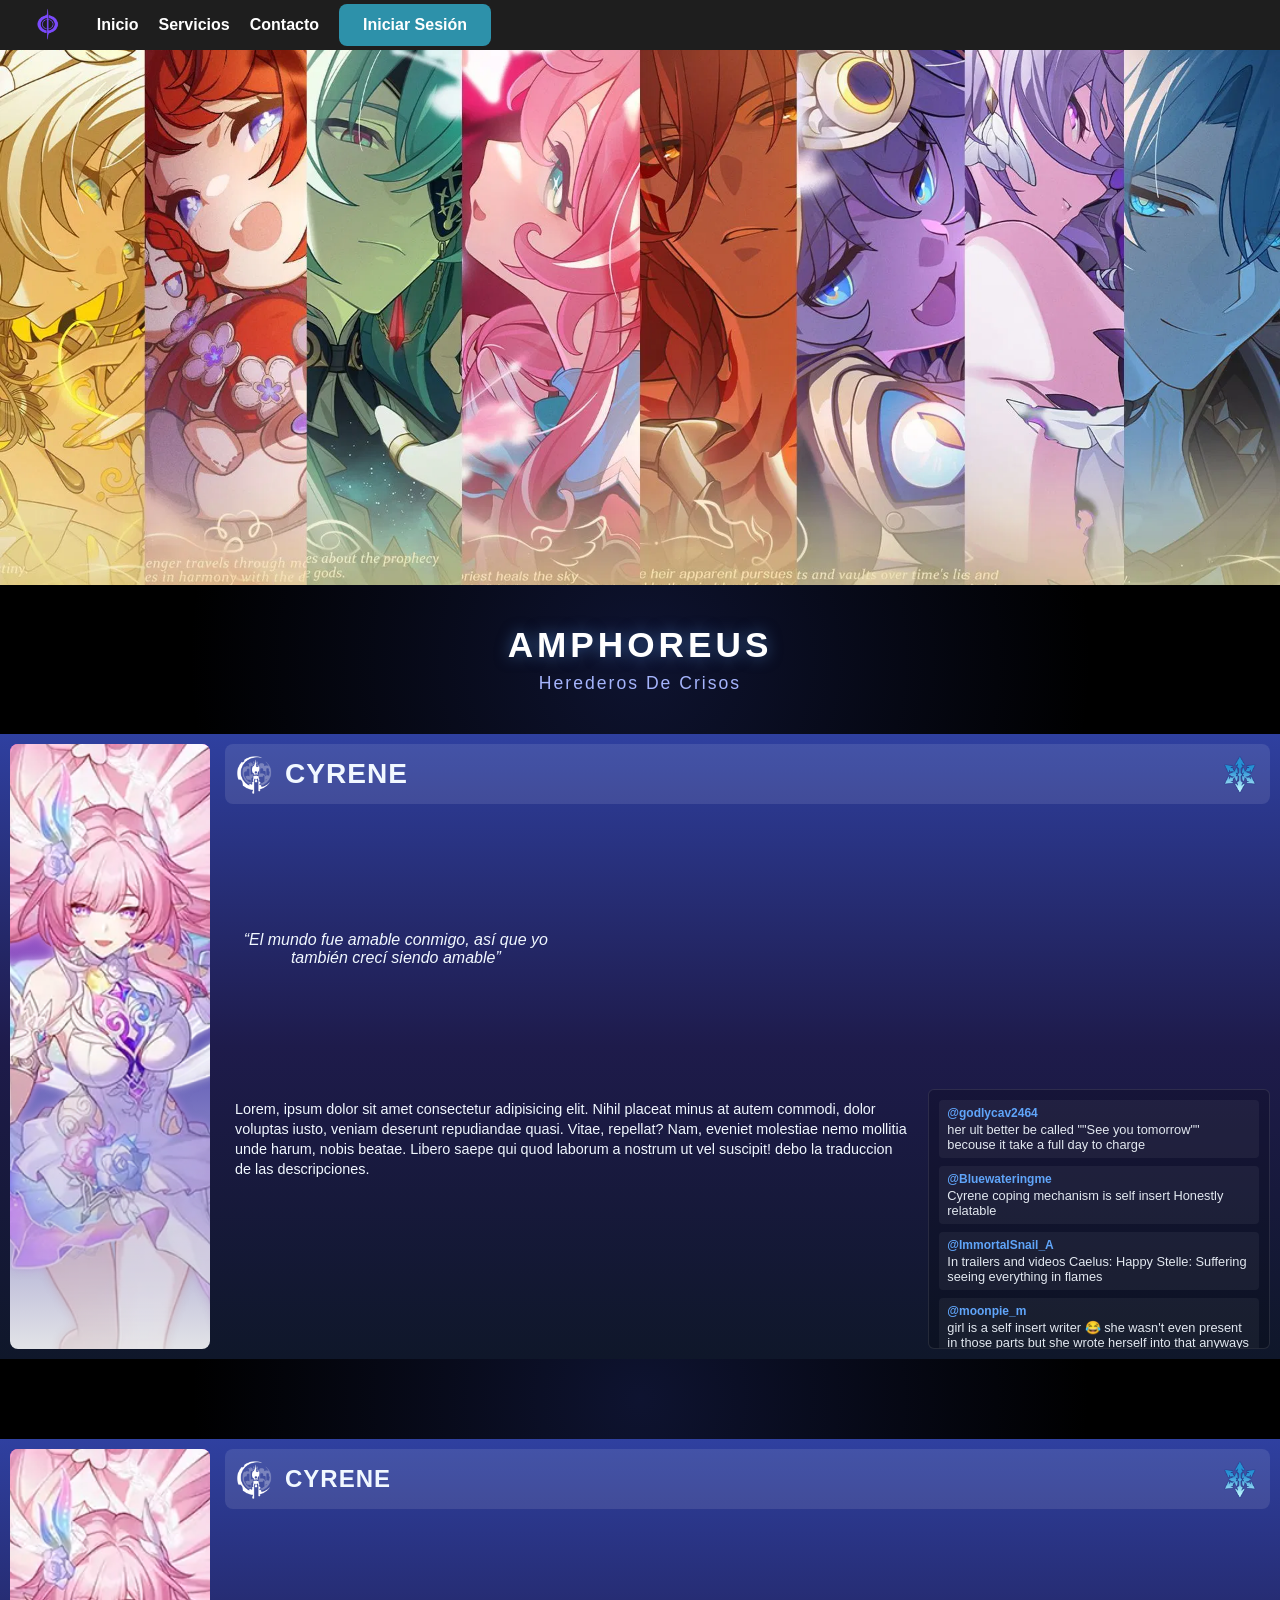
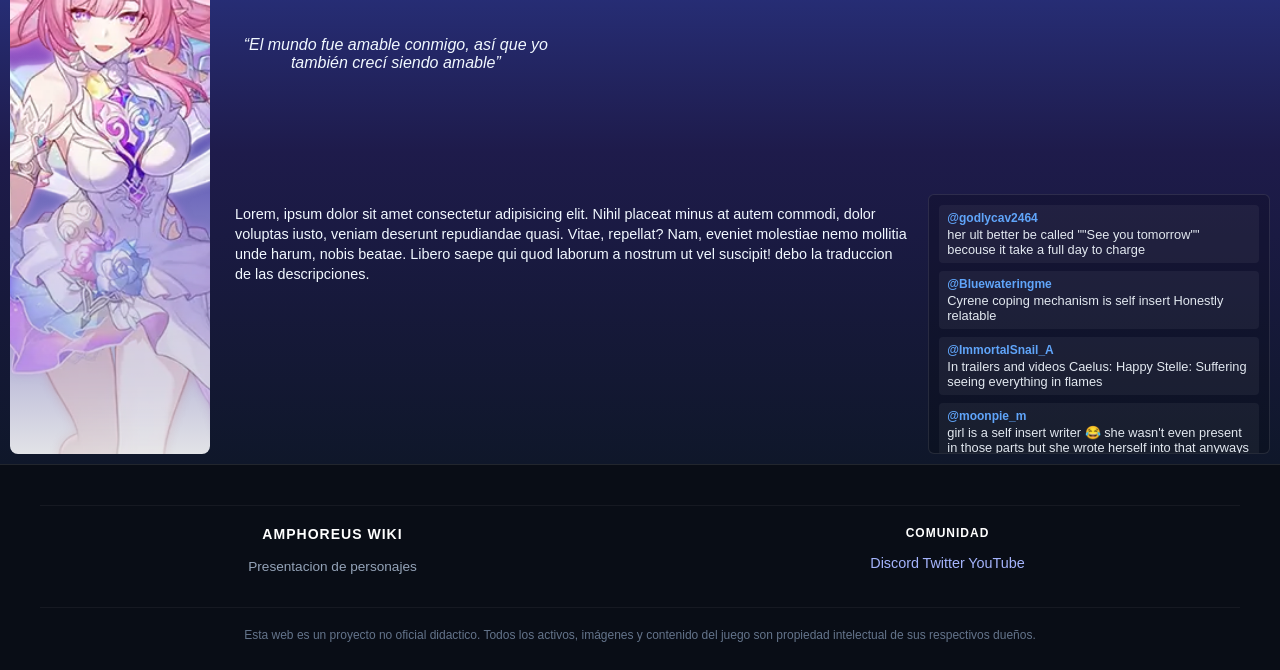
==== proyecto_final/index.html @ a467791d "primer commit" ====
<!DOCTYPE html>
<html lang="en">
<head>
    <meta charset="UTF-8">
    <meta name="viewport" content="width=device-width, initial-scale=1.0">
    <title>Document</title> 

    <link rel="stylesheet" href="style.css">

</head>
<!DOCTYPE html>
<html lang="es">
<head>
    <meta charset="UTF-8">
    <meta name="viewport" content="width=device-width, initial-scale=1.0">
    <title>Mi Sitio Web</title>
    <link rel="stylesheet" href="styles.css">
    <link rel="stylesheet" href="style-form.css">
    <link rel="stylesheet" href="style-cartas.css">
    
</head>
<body>





    <div class="page-container">
        
        <!-- Checkbox de Modo Oscuro al inicio para que afecte a toda la pagina-->
        <input type="checkbox" id="modo-nocturno">

        <header class="header-fijo">
            <!-- Checkbox y Label del Menú  -->
            <input type="checkbox" id="menu-check">
            <label for="menu-check" class="menu-desplegable">☰</label>
            
            <!-- Logo -->
            <div class="logo"> 
                <img src="/proyecto_final/assets/logo.png" alt="Logo" class="imagen-logo">
            </div>
            
            <!-- Menú de navegación -->
            <nav>
                <ul>
                    <li><a href="#inicio">Inicio</a></li>
                    <li><a href="#servicios">Servicios</a></li>
                    <li><a href="#contacto">Contacto</a></li>
            <!-- Formulario de usuario -->   
                    <li>
                        <input type="checkbox" id="toggle-form">
                        <label for="toggle-form" class="btn-abrir">Iniciar Sesión</label>

                        <div class="modal-overlay">
                            <form class="grid-container" action="https://formspree.io/f/xnpnvgbp" method="post" >

                                <label for="toggle-form" class="btn-cerrar">X</label>
                                <div class="ancho-total titulo">
                                    Inicio de Sesión
                                </div>

                                <div class="ancho-total">
                                    <label for="email">Correo electrónico</label>
                                    <input type="email" name="email" id="email" required placeholder="ElBarto@gmail.com">
                                </div>


                                <div class="ancho-total">
                                    <label for="contraseña">Contraseña</label>
                                    <input type="password" name="contraseña"  id="contraseña" required placeholder="*******">
                                </div>


                                <div class="ancho-total">
                                    <label for="servidores">Servidor</label>
                                    <select id="servidores" name="servidor" required>
                                        <option value="" disabled selected>Seleccione un servidor</option>
                                        <option value="america">América</option>
                                        <option value="asia">Asia</option>
                                        <option value="china">China</option>
                                        <option value="europa">Europa</option>
                                    </select>
                                </div>


                                <div class="ancho-total">
                                    <button type="submit" id="enviar">Ingresar</button>
                                </div>

                                <!-- Fila 6: Botones divididos en 2 columnas -->
                                <div class="medio-ancho">
                                    <button type="button" class="btn-secundario">Gmail</button>
                                </div>

                                <div class="medio-ancho">
                                    <a class="btn-secundario" href="placeholder.html">Registrarse</a>

                                </div>

                            </form>
                </div>
                </li>
                </ul>
            </nav>
        </header>
        </main>
    </div>

    <!-- Fondo banner  -->

    <div class="fondo-inicio">
        <img src="/proyecto_final/assets/wallpaper-crisos.png">
    </div>


 <div class="espacio">
    <h1>Amphoreus</h1>
    <h2>Herederos de crisos</h2>
</div>



    <!-- Cartas -->
    
<div class="seccion-cartas ">

    <div class="contenedor-carta">
        <!--  Imagen principal -->
        <div class="contenedor-imagen-personaje">
            <img src="/proyecto_final/assets/cyrene_card.png" alt="Cyrene" class="imagen-personaje">
        </div>
        
        <!--  Detalles -->
        <div class="detalles-personaje">
            
            <div class="personaje-entrada">
                <div class="caja-icono">
                    <img src="/proyecto_final/assets/Remembrance-logo.webp" alt="Vía" class="imagen-personaje-entrada">
                </div>    
                <div class="nombre-personaje">
                    <h3>Cyrene</h3>
                </div>   
                <div class="caja-icono">
                    <img src="/proyecto_final/assets/Ice.webp" alt="Elemento" class="imagen-personaje-entrada">
                </div>   
            </div>
            
            <!-- Grilla interna -->        
            <div class="grilla-contenido">
                
                <!-- Video Promo -->
                <div class="caja-video">
                    <iframe class="video-promo"
                        src="https://www.youtube.com/embed/CRAuK8T6Xis?si=SiS8y5JDZUHIDRR6" 
                        title="YouTube video player" 
                        allow="accelerometer; autoplay; clipboard-write; encrypted-media; gyroscope; picture-in-picture; web-share" 
                        referrerpolicy="strict-origin-when-cross-origin" 
                        allowfullscreen>
                    </iframe>
                </div>  

                <!-- Frase  -->
                <div class="caja caja-quote">
                    “El mundo fue amable conmigo, así que yo también crecí siendo amable”
                    </p>
                </div>   

                <!-- Descripcion  -->
                <div class="caja caja-descripcion"> <p>
                    Lorem, ipsum dolor sit amet consectetur adipisicing elit. Nihil placeat minus at autem commodi, dolor voluptas iusto, veniam deserunt repudiandae quasi. Vitae, repellat? Nam, eveniet molestiae nemo mollitia unde harum, nobis beatae. Libero saepe qui quod laborum 
                    a nostrum ut vel suscipit! debo la traduccion de las descripciones.</p>
                </div>   
                
                <!-- Comentarios -->
                <div class="caja-comentarios">
                    <div class="comentario-item">
                        <span class="usuario-comentario">@godlycav2464</span>
                        <p class="texto-comentario">her ult better be  called ""See you tomorrow"" becouse it take a full day to charge</p>
                    </div>
                    <div class="comentario-item">
                        <span class="usuario-comentario">@Bluewateringme</span>
                        <p class="texto-comentario">Cyrene coping mechanism is self insert
                            Honestly relatable</p>
                    </div>
                    <div class="comentario-item">
                        <span class="usuario-comentario">@ImmortalSnail_A</span>
                        <p class="texto-comentario">In trailers and videos
                        Caelus: Happy
                        Stelle: Suffering seeing everything in flames</p>
                    </div>
                    <div class="comentario-item">
                        <span class="usuario-comentario">@moonpie_m</span>
                        <p class="texto-comentario">girl is a self insert writer 😂 she wasn't even present in those 
                        parts but she wrote herself into that anyways</p>
                    </div>
                    <div class="comentario-item">
                        <span class="usuario-comentario">@Yo</span>
                        <p class="texto-comentario">No te aguanto</p>
                    </div>
                </div>

            </div>
        </div>
    </div>

    <!--- Aca va el espacio entre cartas -->
 <div class="espacio">

</div>
    
    <div class="contenedor-carta">
        <!--  Imagen principal -->
        <div class="contenedor-imagen-personaje">
            <img src="/proyecto_final/assets/cyrene_card.png" alt="Cyrene" class="imagen-personaje">
        </div>
        
        <!--  Detalles -->
        <div class="detalles-personaje">
            
            <div class="personaje-entrada">
                <div class="caja-icono">
                    <img src="/proyecto_final/assets/Remembrance-logo.webp" alt="Vía" class="imagen-personaje-entrada">
                </div>    
                <div class="nombre-personaje">
                    Cyrene
                </div>   
                <div class="caja-icono">
                    <img src="/proyecto_final/assets/Ice.webp" alt="Elemento" class="imagen-personaje-entrada">
                </div>   
            </div>
            
            <!-- Grilla interna -->        
            <div class="grilla-contenido">
                
                <!-- Video Promo -->
                <div class="caja-video">
                    <iframe class="video-promo"
                        src="https://www.youtube.com/embed/CRAuK8T6Xis?si=SiS8y5JDZUHIDRR6" 
                        title="YouTube video player" 
                        allow="accelerometer; autoplay; clipboard-write; encrypted-media; gyroscope; picture-in-picture; web-share" 
                        referrerpolicy="strict-origin-when-cross-origin" 
                        allowfullscreen>
                    </iframe>
                </div>  

                <!-- Frase  -->
                <div class="caja caja-quote">
                    “El mundo fue amable conmigo, así que yo también crecí siendo amable”
                </div>   

                <!-- Descripcion  -->
                <div class="caja caja-descripcion">
                    Lorem, ipsum dolor sit amet consectetur adipisicing elit. Nihil placeat minus at autem commodi, dolor voluptas iusto, veniam deserunt repudiandae quasi. Vitae, repellat? Nam, eveniet molestiae nemo mollitia unde harum, nobis beatae. Libero saepe qui quod laborum 
                    a nostrum ut vel suscipit! debo la traduccion de las descripciones.
                </div>   
                
                <!-- Comentarios -->
                <div class="caja-comentarios">
                    <div class="comentario-item">
                        <span class="usuario-comentario">@godlycav2464</span>
                        <p class="texto-comentario">her ult better be  called ""See you tomorrow"" becouse it take a full day to charge</p>
                    </div>
                    <div class="comentario-item">
                        <span class="usuario-comentario">@Bluewateringme</span>
                        <p class="texto-comentario">Cyrene coping mechanism is self insert
                            Honestly relatable</p>
                    </div>
                    <div class="comentario-item">
                        <span class="usuario-comentario">@ImmortalSnail_A</span>
                        <p class="texto-comentario">In trailers and videos
                        Caelus: Happy
                        Stelle: Suffering seeing everything in flames</p>
                    </div>
                    <div class="comentario-item">
                        <span class="usuario-comentario">@moonpie_m</span>
                        <p class="texto-comentario">girl is a self insert writer 😂 she wasn't even present in those 
                        parts but she wrote herself into that anyways</p>
                    </div>
                    <div class="comentario-item">
                        <span class="usuario-comentario">@Yo</span>
                        <p class="texto-comentario">No te aguanto</p>
                    </div>
                </div>

            </div>
        </div>
    </div>



</div>

<footer class="footer-sitio">
    <div class="barray-copyright">
        <div class="contenido-footer">

                <div class="columna-footer">
                    <h3 class="logo-footer">Amphoreus<span> Wiki</span></h3>
                    <p class="descripcion-footer">
                        Presentacion de personajes
                    </p>
                </div>


                <div class="columna-footer">
                    <h4>Comunidad</h4>
                    <div class="redes-sociales">
                        <a href="..\proyecto_final\placeholder.html" aria-label="Discord">Discord</a>
                        <a href="..\proyecto_final\placeholder.html" aria-label="Twitter">Twitter</a>
                        <a href="..\proyecto_final\placeholder.html" aria-label="YouTube">YouTube</a>
                    </div>
                </div>
            </div>


    <div class="barray-copyright">
        <p class="disclaimer">
            Esta web es un proyecto no oficial didactico. Todos los activos, imágenes y contenido del juego son propiedad intelectual de sus respectivos dueños.
        </p>
    </div>

</footer>

</body>
</html>
</html>
---- proyecto_final/style.css ----
* {
    margin: 0;
    padding: 0;
    box-sizing: border-box;
}


:root {
    --bg-color: #000000;
    --text-color: #fcfcfc;
    --header-bg: #1e1e1e;
    --btn-bg: #ffffff;
    --btn-text: #121212;
}

#menu-check {
    display: none;
}

/* Cuerpo entero */
body {
    font-family: Arial, sans-serif;
    background-color: var(--bg-color);
}

.page-container {
    min-height: 5vh;
}




.header-fijo {
    position: fixed;
    top: 0;
    left: 0;
    width: 100%;
    height: 50px;
    background-color: var(--header-bg);
    display: flex;
    align-items: center;
    padding: 0 30px;
    z-index: 1000;
    transition: background-color 0.3s;
}

.imagen-logo {
    height: 40px;
    width: auto;
    display: block;
}

.header-fijo nav {
    margin-left: 30px;
}

.header-fijo nav ul {
    display: flex;
    list-style: none;
    gap: 20px; 
}
.header-fijo nav ul li {
    display: flex;
    align-items: center;
}
.header-fijo nav a {
    color: #ffffff;
    text-decoration: none;
    font-weight: bold;
}

.fondo-inicio {
    width: 100%;
    /* para la pantalla */
    height: 60vh; 
    aspect-ratio: 16 / 9; 
    overflow: hidden;
    position: relative;
}

.fondo-inicio img {
    width: 100%;
    height: 100%;
    object-fit: cover;
    object-position: center;
}


.espacio {
    width: 100%;
    padding: 40px 20px;
    text-align: center;
    box-sizing: border-box;
    background: radial-gradient(circle, rgba(47, 64, 160, 0.3) 0%, rgba(15, 23, 42, 0) 70%);
    display: flex;
    flex-direction: column;
    align-items: center;
    justify-content: center;
    gap: 8px;
}

/* Título principal H1 */
.espacio h1 {
    font-size: 2.2rem;
    font-weight: 800;
    text-transform: uppercase;
    letter-spacing: 4px;
    color: #ffffff;
    margin: 0; /* Quita los márgenes por defecto del h1 */
    text-shadow: 0 0 15px rgba(96, 165, 250, 0.5);
}

/* Subtítulo H2 */
.espacio h2 {
    font-size: 1.1rem;
    font-weight: 300;
    text-transform: capitalize;
    letter-spacing: 2px;
    color: #a5b4fc;
    margin: 0; /* Quita los márgenes por defecto del h2 */
}

.footer-sitio {
    background: #090d16; /* Tono muy oscuro para contraste */
    color: #a5b4fc;
    padding: 40px 20px 20px 20px;
    border-top: 1px solid rgba(255, 255, 255, 0.1);
    font-family: inherit;
}

.contenido-footer {
    max-width: 1200px;
    margin: 0 auto;
    display: grid;
    grid-template-columns: repeat(auto-fit, minmax(200px, 1fr));
    gap: 30px;
    margin-bottom: 30px;
}

.columna-footer h3, 
.columna-footer h4 {
    color: #ffffff;
    margin-top: 0;
    margin-bottom: 15px;
    text-transform: uppercase;
    letter-spacing: 1px;
}

.columna-footer ul {
    list-style: none;
    padding: 0;
    margin: 0;
}

.columna-footer li {
    margin-bottom: 8px;
}

.columna-footer a {
    color: #a5b4fc;
    text-decoration: none;
    font-size: 0.9rem;
    transition: color 0.2s;
}

.columna-footer a:hover {
    color: #ff4fe2; /* Color de acento de tu web */
}

.descripcion-footer {
    font-size: 0.85rem;
    line-height: 1.5;
    color: #94a3b8;
}

.barray-copyright {
    max-width: 1200px;
    margin: 0 auto;
    padding-top: 20px;
    border-top: 1px solid rgba(255, 255, 255, 0.05);
    text-align: center;
    font-size: 0.75rem;
    color: #64748b;
}

.disclaimer {
    margin-bottom: 8px;
}




/*  MEDIA QUERY */
.menu-desplegable {
    display: none;
}

@media (max-width: 768px) {
    .header-fijo {
        justify-content: space-between; 
        padding: 0 20px;
    }
    
    .menu-desplegable {
        display: block;
        color: #ffffff;
        font-size: 1.8rem;
        cursor: pointer;
        order: 2; 
    }
    
    .logo {
        order: 1; 
    }

    
    .header-fijo nav {
        display: none;
        position: absolute;
        top: 60px;
        left: 0;
        width: 100%;
        background-color: var(--header-bg);
        margin-left: 0;
        border-top: 1px solid #333;
    }
    
    #menu-check:checked ~ nav {
        display: block;
    }
    
    .header-fijo nav ul {
        flex-direction: column;
        gap: 0;
    }
    
    .header-fijo nav li {
        text-align: center;
    }
    
    .header-fijo nav a {
        display: block;
        padding: 15px;
        border-bottom: 1px solid #2a2a2a;
    }
}
---- proyecto_final/style-form.css ----
.grid-container {
            background: linear-gradient(180deg, #2f40a0 0%, #1e1b4b 50%, #0f172a 100%);
            width: 100%;
            max-width: 400px;
            padding: 20px;
            border-radius: 12px;
            color: rgb(241, 248, 255);


            display: grid;
            grid-template-columns: repeat(4, 1fr); 
            
            gap: 12px;                            
        }

    
        .ancho-total {
            grid-column: 1 / -1; 
            display: flex;
            flex-direction: column;
            gap: 5px;
        }

 
        .medio-ancho {
            grid-column: span 2; 
            display: flex;
            justify-content: center;
            align-items: center;
        }

   
        .titulo {
            text-align: center;
            font-size: 1.2rem;
            font-weight: bold;
            color: #f8e007;
            padding: 10px 0;
        }

 
        input, select, button {
            width: 100%;
            padding: 10px;
            border-radius: 6px;
            border: 1px solid #3f3e53;
            background-color: #1e1b4b;
            color: #ffffff;
            box-sizing: border-box;
        }

        button {
            background-color: #2d91aa;
            cursor: pointer;
            font-weight: bold;
            border: none;
        }
        a.btn-secundario {
        text-decoration: none; /* Quita el subrayado del enlace */
        text-align: center;    /* Centra el texto */
        display: block;        /* Permite que ocupe todo el ancho */
        box-sizing: border-box;
        color: #b6b90b;
        }
   
        /* Para abrir y cerrar */
            #toggle-form {
      display: none;
    }
    .btn-abrir {
        background-color: #2d91aa;
        color: white;
        padding: 12px 24px;
        border-radius: 8px;
        cursor: pointer;
        font-weight: bold;
        display: inline-block;
    }

    .modal-overlay {
        display: none; 
        position: fixed;
        top: 0;
        left: 0;
        width: 100%;
        height: 100%;
        background: rgba(0, 0, 0, 0.7); 
        justify-content: center;
        align-items: center;
    }
    #toggle-form:checked ~ .modal-overlay {
      display: flex;
    }
    .btn-cerrar {

        font-size: 24px;
        color: #a0aec0;
        cursor: pointer;
        line-height: 1;
    }

    .btn-cerrar:hover {
    color: #ffffff;
    }
---- proyecto_final/style-cartas.css ----
/*  Carta completa  */
        .contenedor-carta {
            /* Ajustes básicos */ 
            background: linear-gradient(180deg, #2f40a0 0%, #1e1b4b 50%, #0f172a 100%);
            width: 100%;
            max-width: 100%; 
            height: 625px;
            padding: 10px;
            box-sizing: border-box;
            color: rgb(241, 248, 255);       
            display: flex;
            gap: 15px;
        }

    /*  Imagen del personaje  */    
        .contenedor-imagen-personaje {
            /* Tamaño estricto fijo */
            width: 200px;
            height: 100%;
            flex-shrink: 0; 
            background: linear-gradient(180deg, #ff4fe2 0%, #5d57b6 50%, #e2e3e7 100%);
            border-radius: 8px;
            overflow: hidden;
        }

        .imagen-personaje {
            width: 100%;
            height: 100%;
            object-fit: cover;
        }   
    
    /*  Detalles a la derecha del personaje  */    
        .detalles-personaje {
            flex: 1;
            display: flex;
            flex-direction: column;
            gap: 15px;
            height: 100%;
        }
    /*  Nombre e iconos */
        .personaje-entrada {
            display: flex;
            align-items: center;
            gap: 10px;
            background-color: rgba(255, 255, 255, 0.1);
            padding: 10px;
            border-radius: 8px;
        }

        .caja-icono {
            width: 40px;
            height: 40px;
            display: flex;
            align-items: center;
            justify-content: center;
        }

        .imagen-personaje-entrada {
            width: 100%;
            height: 100%;
            object-fit: contain;
        }

        .nombre-personaje {
            flex: 1;
            font-size: 1.5rem;
            font-weight: bold;
            text-transform: uppercase;
            letter-spacing: 1px;
        }
    
    /*  Cuerpo de los detalles  */
        .grilla-contenido {
            display: grid;
            grid-template-columns: repeat(3, 1fr);
            grid-template-rows: repeat(4, 1fr);
            /* tal vez podia hacerlo en 2 de 1fr pero ya fue */
            gap: 10px;
            min-height: 0; 
        }

        .caja-video {
            grid-column: 2 / 4;
            grid-row: 1 / 3;
            overflow: hidden;
            border-radius: 6px;
        }

        .video-promo {
            width: 100%;
            height: 100%; 
            border: none;
            aspect-ratio: 16 / 9;
        }

        .caja-quote {
            grid-column: 1 / 2;
            grid-row: 1 / 3;
            display: flex;
            align-items: center;
            justify-content: center;
            text-align: center;
            font-style: italic;
            padding: 10px;
        }

        .caja-descripcion {
            grid-column: 1 / 3;
            grid-row: 3 / 5;
            padding: 10px;
            overflow-y: auto;
            font-size: 0.9rem;
            line-height: 1.4;
        }

  

        .caja-comentarios {
            grid-column: 3 / 4;
            grid-row: 3 / 5;
            display: flex;
            flex-direction: column;
            gap: 8px;
            padding: 10px;
            background-color: rgba(0, 0, 0, 0.2);
            border: 1px solid rgba(255, 255, 255, 0.1);
            border-radius: 6px;
            
            /* barra de scrol  */
            overflow-y: auto; 
        }

        .comentario-item {
            background-color: rgba(255, 255, 255, 0.05);
            border-radius: 4px;
            padding: 6px 8px;
            display: flex;
            flex-direction: column;
            gap: 2px;
        }

        .usuario-comentario {
            font-size: 0.75rem;
            font-weight: bold;
            color: #60a5fa;
        }

        .texto-comentario {
            font-size: 0.8rem;
            color: #e2e8f0;
            margin: 0;
            word-break: break-word;
        }

        /*Media query*/

        @media (max-width: 768px) {
            
            /*  Cambio el flex de direccion para tener 3 partes en fila */
            .contenedor-carta {
                flex-direction: column-reverse;
                height: auto; 
            }

            /* Imagen ver como evitar que se deforme tanto */
            .contenedor-imagen-personaje {
                width: 100%;
                aspect-ratio: 9 / 14; 
                height: auto; 
                max-height: 425px;
            }

           
            .grilla-contenido {
                display: flex;
                flex-direction: column;
            }

            
            .caja-quote {
                width: 100%;
                box-sizing: border-box;
            }

            
            .caja-video,
            .caja-descripcion,
            .caja-comentarios {
                display: none ;
            }
        }
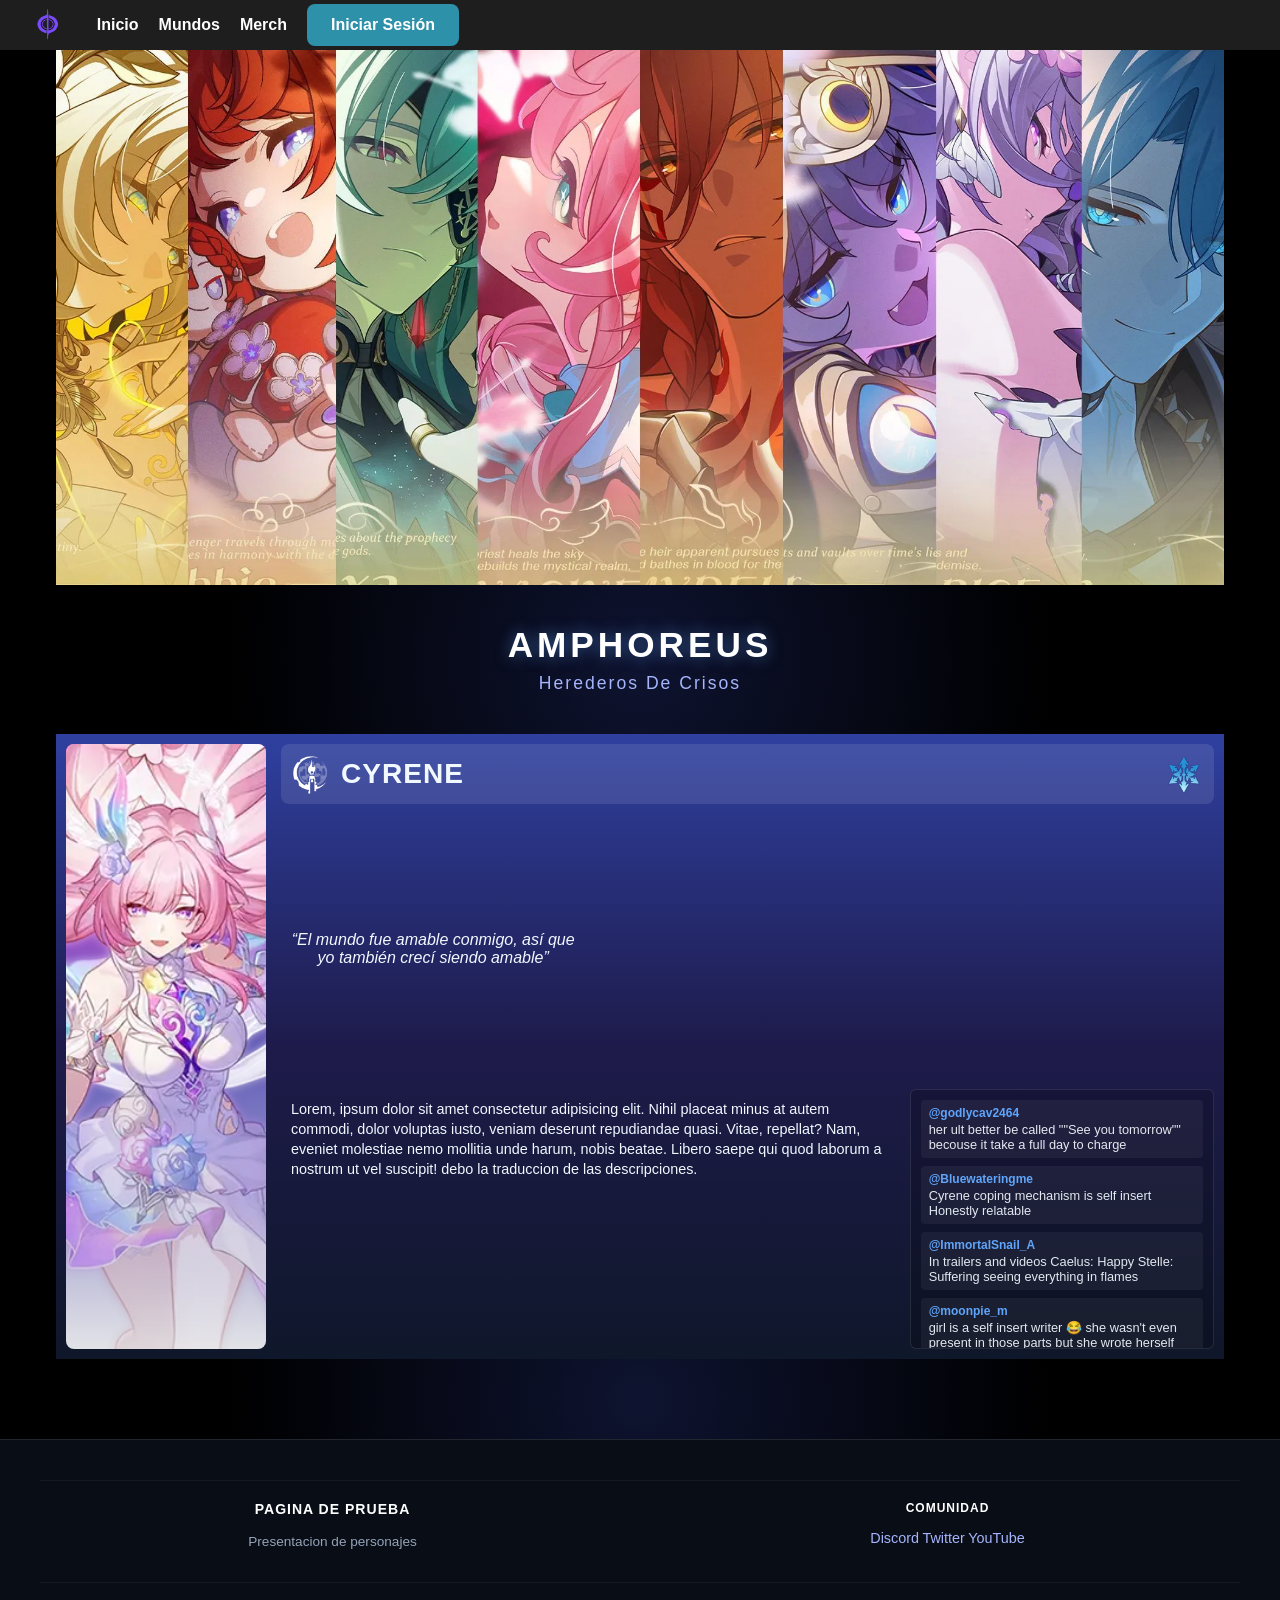
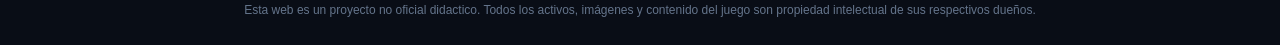
==== commit dc877d90: "orden" ====
--- a/proyecto_final/index.html
+++ b/proyecto_final/index.html
@@ -1,22 +1,13 @@
-<!DOCTYPE html>
-<html lang="en">
-<head>
-    <meta charset="UTF-8">
-    <meta name="viewport" content="width=device-width, initial-scale=1.0">
-    <title>Document</title> 
-
-    <link rel="stylesheet" href="style.css">
-
-</head>
+
 <!DOCTYPE html>
 <html lang="es">
 <head>
     <meta charset="UTF-8">
     <meta name="viewport" content="width=device-width, initial-scale=1.0">
     <title>Mi Sitio Web</title>
-    <link rel="stylesheet" href="styles.css">
-    <link rel="stylesheet" href="style-form.css">
-    <link rel="stylesheet" href="style-cartas.css">
+    <link rel="stylesheet" href="assets/styles/style.css">
+    <link rel="stylesheet" href="assets/styles/style-form.css">
+    <link rel="stylesheet" href="assets/styles/style-cartas.css">
     
 </head>
 <body>
@@ -37,15 +28,16 @@
             
             <!-- Logo -->
             <div class="logo"> 
-                <img src="/proyecto_final/assets/logo.png" alt="Logo" class="imagen-logo">
+                <img src="assets/img/logo.png" alt="Logo" class="imagen-logo">
             </div>
             
             <!-- Menú de navegación -->
             <nav>
                 <ul>
-                    <li><a href="#inicio">Inicio</a></li>
-                    <li><a href="#servicios">Servicios</a></li>
-                    <li><a href="#contacto">Contacto</a></li>
+                    <li><a href="placeholder.html">Inicio</a></li>
+                    <li><a href="placeholder.html">Mundos</a></li>
+                    <li><a href="placeholder.html">Merch</a></li>
+
             <!-- Formulario de usuario -->   
                     <li>
                         <input type="checkbox" id="toggle-form">
@@ -106,28 +98,31 @@
         </main>
     </div>
 
+
+<main>
+
     <!-- Fondo banner  -->
 
     <div class="fondo-inicio">
-        <img src="/proyecto_final/assets/wallpaper-crisos.png">
+        <img src="assets/img/wallpaper-crisos.png">
     </div>
 
 
  <div class="espacio">
     <h1>Amphoreus</h1>
-    <h2>Herederos de crisos</h2>
+    <h2>Herederos de Crisos</h2>
 </div>
 
 
 
     <!-- Cartas -->
     
-<div class="seccion-cartas ">
+<div class="seccion-cartas">
 
     <div class="contenedor-carta">
         <!--  Imagen principal -->
         <div class="contenedor-imagen-personaje">
-            <img src="/proyecto_final/assets/cyrene_card.png" alt="Cyrene" class="imagen-personaje">
+            <img src="assets/img/cyrene_card.png" alt="Cyrene" class="imagen-personaje">
         </div>
         
         <!--  Detalles -->
@@ -135,13 +130,13 @@
             
             <div class="personaje-entrada">
                 <div class="caja-icono">
-                    <img src="/proyecto_final/assets/Remembrance-logo.webp" alt="Vía" class="imagen-personaje-entrada">
+                    <img src="assets/img/Remembrance-logo.webp" alt="Vía" class="imagen-personaje-entrada">
                 </div>    
                 <div class="nombre-personaje">
                     <h3>Cyrene</h3>
                 </div>   
                 <div class="caja-icono">
-                    <img src="/proyecto_final/assets/Ice.webp" alt="Elemento" class="imagen-personaje-entrada">
+                    <img src="assets/img/Ice.webp" alt="Elemento" class="imagen-personaje-entrada">
                 </div>   
             </div>
             
@@ -208,94 +203,20 @@
 
 </div>
     
-    <div class="contenedor-carta">
-        <!--  Imagen principal -->
-        <div class="contenedor-imagen-personaje">
-            <img src="/proyecto_final/assets/cyrene_card.png" alt="Cyrene" class="imagen-personaje">
-        </div>
-        
-        <!--  Detalles -->
-        <div class="detalles-personaje">
-            
-            <div class="personaje-entrada">
-                <div class="caja-icono">
-                    <img src="/proyecto_final/assets/Remembrance-logo.webp" alt="Vía" class="imagen-personaje-entrada">
-                </div>    
-                <div class="nombre-personaje">
-                    Cyrene
-                </div>   
-                <div class="caja-icono">
-                    <img src="/proyecto_final/assets/Ice.webp" alt="Elemento" class="imagen-personaje-entrada">
-                </div>   
-            </div>
-            
-            <!-- Grilla interna -->        
-            <div class="grilla-contenido">
-                
-                <!-- Video Promo -->
-                <div class="caja-video">
-                    <iframe class="video-promo"
-                        src="https://www.youtube.com/embed/CRAuK8T6Xis?si=SiS8y5JDZUHIDRR6" 
-                        title="YouTube video player" 
-                        allow="accelerometer; autoplay; clipboard-write; encrypted-media; gyroscope; picture-in-picture; web-share" 
-                        referrerpolicy="strict-origin-when-cross-origin" 
-                        allowfullscreen>
-                    </iframe>
-                </div>  
-
-                <!-- Frase  -->
-                <div class="caja caja-quote">
-                    “El mundo fue amable conmigo, así que yo también crecí siendo amable”
-                </div>   
-
-                <!-- Descripcion  -->
-                <div class="caja caja-descripcion">
-                    Lorem, ipsum dolor sit amet consectetur adipisicing elit. Nihil placeat minus at autem commodi, dolor voluptas iusto, veniam deserunt repudiandae quasi. Vitae, repellat? Nam, eveniet molestiae nemo mollitia unde harum, nobis beatae. Libero saepe qui quod laborum 
-                    a nostrum ut vel suscipit! debo la traduccion de las descripciones.
-                </div>   
-                
-                <!-- Comentarios -->
-                <div class="caja-comentarios">
-                    <div class="comentario-item">
-                        <span class="usuario-comentario">@godlycav2464</span>
-                        <p class="texto-comentario">her ult better be  called ""See you tomorrow"" becouse it take a full day to charge</p>
-                    </div>
-                    <div class="comentario-item">
-                        <span class="usuario-comentario">@Bluewateringme</span>
-                        <p class="texto-comentario">Cyrene coping mechanism is self insert
-                            Honestly relatable</p>
-                    </div>
-                    <div class="comentario-item">
-                        <span class="usuario-comentario">@ImmortalSnail_A</span>
-                        <p class="texto-comentario">In trailers and videos
-                        Caelus: Happy
-                        Stelle: Suffering seeing everything in flames</p>
-                    </div>
-                    <div class="comentario-item">
-                        <span class="usuario-comentario">@moonpie_m</span>
-                        <p class="texto-comentario">girl is a self insert writer 😂 she wasn't even present in those 
-                        parts but she wrote herself into that anyways</p>
-                    </div>
-                    <div class="comentario-item">
-                        <span class="usuario-comentario">@Yo</span>
-                        <p class="texto-comentario">No te aguanto</p>
-                    </div>
-                </div>
-
-            </div>
-        </div>
-    </div>
+
 
 
 
 </div>
+
+</main>
 
 <footer class="footer-sitio">
     <div class="barray-copyright">
         <div class="contenido-footer">
 
                 <div class="columna-footer">
-                    <h3 class="logo-footer">Amphoreus<span> Wiki</span></h3>
+                    <h3 class="logo-footer"> Pagina de prueba </h3>
                     <p class="descripcion-footer">
                         Presentacion de personajes
                     </p>
--- a/proyecto_final/assets/styles/style.css
+++ b/proyecto_final/assets/styles/style.css
@@ -0,0 +1,255 @@
+
+* {
+    margin: 0;
+    padding: 0;
+    box-sizing: border-box;
+}
+
+
+:root {
+    --bg-color: #000000;
+    --text-color: #fcfcfc;
+    --header-bg: #1e1e1e;
+    --btn-bg: #ffffff;
+    --btn-text: #121212;
+}
+
+#menu-check {
+    display: none;
+}
+
+/* Cuerpo entero */
+body {
+    font-family: Arial, sans-serif;
+    background-color: var(--bg-color);
+}
+
+main{
+    max-width: 1200px;
+    margin: 0 auto;
+    padding: 0 1rem;
+
+
+
+}
+
+.page-container {
+    min-height: 5vh;
+}
+
+
+
+
+.header-fijo {
+    position: fixed;
+    top: 0;
+    left: 0;
+    width: 100%;
+    height: 50px;
+    background-color: var(--header-bg);
+    display: flex;
+    align-items: center;
+    padding: 0 30px;
+    z-index: 1000;
+    transition: background-color 0.3s;
+}
+
+.imagen-logo {
+    height: 40px;
+    width: auto;
+    display: block;
+}
+
+.header-fijo nav {
+    margin-left: 30px;
+}
+
+.header-fijo nav ul {
+    display: flex;
+    list-style: none;
+    gap: 20px; 
+}
+.header-fijo nav ul li {
+    display: flex;
+    align-items: center;
+}
+.header-fijo nav a {
+    color: #ffffff;
+    text-decoration: none;
+    font-weight: bold;
+}
+
+.fondo-inicio {
+    width: 100%;
+    /* para la pantalla */
+    height: 60vh; 
+    aspect-ratio: 16 / 9; 
+    overflow: hidden;
+    position: relative;
+}
+
+.fondo-inicio img {
+    width: 100%;
+    height: 100%;
+    object-fit: cover;
+    object-position: center;
+}
+
+
+.espacio {
+    width: 100%;
+    padding: 40px 20px;
+    text-align: center;
+    box-sizing: border-box;
+    background: radial-gradient(circle, rgba(47, 64, 160, 0.3) 0%, rgba(15, 23, 42, 0) 70%);
+    display: flex;
+    flex-direction: column;
+    align-items: center;
+    justify-content: center;
+    gap: 8px;
+}
+
+/* Título principal H1 */
+.espacio h1 {
+    font-size: 2.2rem;
+    font-weight: 800;
+    text-transform: uppercase;
+    letter-spacing: 4px;
+    color: #ffffff;
+    margin: 0; /* Quita los márgenes por defecto del h1 */
+    text-shadow: 0 0 15px rgba(96, 165, 250, 0.5);
+}
+
+/* Subtítulo H2 */
+.espacio h2 {
+    font-size: 1.1rem;
+    font-weight: 300;
+    text-transform: capitalize;
+    letter-spacing: 2px;
+    color: #a5b4fc;
+    margin: 0; /* Quita los márgenes por defecto del h2 */
+}
+
+.footer-sitio {
+    background: #090d16; /* Tono muy oscuro para contraste */
+    color: #a5b4fc;
+    padding: 40px 20px 20px 20px;
+    border-top: 1px solid rgba(255, 255, 255, 0.1);
+    font-family: inherit;
+}
+
+.contenido-footer {
+    max-width: 1200px;
+    margin: 0 auto;
+    display: grid;
+    grid-template-columns: repeat(auto-fit, minmax(200px, 1fr));
+    gap: 30px;
+    margin-bottom: 30px;
+}
+
+.columna-footer h3, 
+.columna-footer h4 {
+    color: #ffffff;
+    margin-top: 0;
+    margin-bottom: 15px;
+    text-transform: uppercase;
+    letter-spacing: 1px;
+}
+
+.columna-footer ul {
+    list-style: none;
+    padding: 0;
+    margin: 0;
+}
+
+.columna-footer li {
+    margin-bottom: 8px;
+}
+
+.columna-footer a {
+    color: #a5b4fc;
+    text-decoration: none;
+    font-size: 0.9rem;
+    transition: color 0.2s;
+}
+
+.columna-footer a:hover {
+    color: #ff4fe2; /* Color de acento de tu web */
+}
+
+.descripcion-footer {
+    font-size: 0.85rem;
+    line-height: 1.5;
+    color: #94a3b8;
+}
+
+.barray-copyright {
+    max-width: 1200px;
+    margin: 0 auto;
+    padding-top: 20px;
+    border-top: 1px solid rgba(255, 255, 255, 0.05);
+    text-align: center;
+    font-size: 0.75rem;
+    color: #64748b;
+}
+
+.disclaimer {
+    margin-bottom: 8px;
+}
+
+
+
+/*  MEDIA QUERY */
+.menu-desplegable {
+    display: none;
+}
+
+@media (max-width: 768px) {
+    .header-fijo {
+        justify-content: space-between; 
+        padding: 0 20px;
+    }
+    
+    .menu-desplegable {
+        display: block;
+        color: #ffffff;
+        font-size: 1.8rem;
+        cursor: pointer;
+        order: 2; 
+    }
+    
+    .logo {
+        order: 1; 
+    }
+
+    
+    .header-fijo nav {
+        display: none;
+        position: absolute;
+        top: 60px;
+        left: 0;
+        width: 100%;
+        background-color: var(--header-bg);
+        margin-left: 0;
+        border-top: 1px solid #333;
+    }
+    
+    #menu-check:checked ~ nav {
+        display: block;
+    }
+    
+    .header-fijo nav ul {
+        flex-direction: column;
+        gap: 0;
+    }
+    
+    .header-fijo nav li {
+        text-align: center;
+    }
+    
+    .header-fijo nav a {
+        display: block;
+        padding: 15px;
+        border-bottom: 1px solid #2a2a2a;
+    }
+}
--- a/proyecto_final/assets/styles/style-form.css
+++ b/proyecto_final/assets/styles/style-form.css
@@ -0,0 +1,104 @@
+  .grid-container {
+            background: linear-gradient(180deg, #2f40a0 0%, #1e1b4b 50%, #0f172a 100%);
+            width: 100%;
+            max-width: 400px;
+            padding: 20px;
+            border-radius: 12px;
+            color: rgb(241, 248, 255);
+
+
+            display: grid;
+            grid-template-columns: repeat(4, 1fr); 
+            
+            gap: 12px;                            
+        }
+
+    
+        .ancho-total {
+            grid-column: 1 / -1; 
+            display: flex;
+            flex-direction: column;
+            gap: 5px;
+        }
+
+ 
+        .medio-ancho {
+            grid-column: span 2; 
+            display: flex;
+            justify-content: center;
+            align-items: center;
+        }
+
+   
+        .titulo {
+            text-align: center;
+            font-size: 1.2rem;
+            font-weight: bold;
+            color: #f8e007;
+            padding: 10px 0;
+        }
+
+ 
+        input, select, button {
+            width: 100%;
+            padding: 10px;
+            border-radius: 6px;
+            border: 1px solid #3f3e53;
+            background-color: #1e1b4b;
+            color: #ffffff;
+            box-sizing: border-box;
+        }
+
+        button {
+            background-color: #2d91aa;
+            cursor: pointer;
+            font-weight: bold;
+            border: none;
+        }
+        a.btn-secundario {
+        text-decoration: none; /* Quita el subrayado del enlace */
+        text-align: center;    /* Centra el texto */
+        display: block;        /* Permite que ocupe todo el ancho */
+        box-sizing: border-box;
+        color: #b6b90b;
+        }
+   
+        /* Para abrir y cerrar */
+            #toggle-form {
+      display: none;
+    }
+    .btn-abrir {
+        background-color: #2d91aa;
+        color: white;
+        padding: 12px 24px;
+        border-radius: 8px;
+        cursor: pointer;
+        font-weight: bold;
+        display: inline-block;
+    }
+
+    .modal-overlay {
+        display: none; 
+        position: fixed;
+        top: 0;
+        left: 0;
+        width: 100%;
+        height: 100%;
+        background: rgba(0, 0, 0, 0.7); 
+        justify-content: center;
+        align-items: center;
+    }
+    #toggle-form:checked ~ .modal-overlay {
+      display: flex;
+    }
+    .btn-cerrar {
+
+        font-size: 24px;
+        color: #a0aec0;
+        cursor: pointer;
+        line-height: 1;
+    }
+
+    .btn-cerrar:hover {
+    color: #ffffff;
+    }
--- a/proyecto_final/assets/styles/style-cartas.css
+++ b/proyecto_final/assets/styles/style-cartas.css
@@ -0,0 +1,191 @@
+    /*  Carta completa  */
+        .contenedor-carta {
+            /* Ajustes básicos */ 
+            background: linear-gradient(180deg, #2f40a0 0%, #1e1b4b 50%, #0f172a 100%);
+            width: 100%;
+            max-width: 100%; 
+            height: 625px;
+            padding: 10px;
+            box-sizing: border-box;
+            color: rgb(241, 248, 255);       
+            display: flex;
+            gap: 15px;
+        }
+
+    /*  Imagen del personaje  */    
+        .contenedor-imagen-personaje {
+            /* Tamaño estricto fijo */
+            width: 200px;
+            height: 100%;
+            flex-shrink: 0; 
+            background: linear-gradient(180deg, #ff4fe2 0%, #5d57b6 50%, #e2e3e7 100%);
+            border-radius: 8px;
+            overflow: hidden;
+        }
+
+        .imagen-personaje {
+            width: 100%;
+            height: 100%;
+            object-fit: cover;
+        }   
+    
+    /*  Detalles a la derecha del personaje  */    
+        .detalles-personaje {
+            flex: 1;
+            display: flex;
+            flex-direction: column;
+            gap: 15px;
+            height: 100%;
+        }
+    /*  Nombre e iconos */
+        .personaje-entrada {
+            display: flex;
+            align-items: center;
+            gap: 10px;
+            background-color: rgba(255, 255, 255, 0.1);
+            padding: 10px;
+            border-radius: 8px;
+        }
+
+        .caja-icono {
+            width: 40px;
+            height: 40px;
+            display: flex;
+            align-items: center;
+            justify-content: center;
+        }
+
+        .imagen-personaje-entrada {
+            width: 100%;
+            height: 100%;
+            object-fit: contain;
+        }
+
+        .nombre-personaje {
+            flex: 1;
+            font-size: 1.5rem;
+            font-weight: bold;
+            text-transform: uppercase;
+            letter-spacing: 1px;
+        }
+    
+    /*  Cuerpo de los detalles  */
+        .grilla-contenido {
+            display: grid;
+            grid-template-columns: repeat(3, 1fr);
+            grid-template-rows: repeat(4, 1fr);
+            /* tal vez podia hacerlo en 2 de 1fr pero ya fue */
+            gap: 10px;
+            min-height: 0; 
+        }
+
+        .caja-video {
+            grid-column: 2 / 4;
+            grid-row: 1 / 3;
+            overflow: hidden;
+            border-radius: 6px;
+        }
+
+        .video-promo {
+            width: 100%;
+            height: 100%; 
+            border: none;
+            aspect-ratio: 16 / 9;
+        }
+
+        .caja-quote {
+            grid-column: 1 / 2;
+            grid-row: 1 / 3;
+            display: flex;
+            align-items: center;
+            justify-content: center;
+            text-align: center;
+            font-style: italic;
+            padding: 10px;
+        }
+
+        .caja-descripcion {
+            grid-column: 1 / 3;
+            grid-row: 3 / 5;
+            padding: 10px;
+            overflow-y: auto;
+            font-size: 0.9rem;
+            line-height: 1.4;
+        }
+
+  
+
+        .caja-comentarios {
+            grid-column: 3 / 4;
+            grid-row: 3 / 5;
+            display: flex;
+            flex-direction: column;
+            gap: 8px;
+            padding: 10px;
+            background-color: rgba(0, 0, 0, 0.2);
+            border: 1px solid rgba(255, 255, 255, 0.1);
+            border-radius: 6px;
+            
+            /* barra de scrol  */
+            overflow-y: auto; 
+        }
+
+        .comentario-item {
+            background-color: rgba(255, 255, 255, 0.05);
+            border-radius: 4px;
+            padding: 6px 8px;
+            display: flex;
+            flex-direction: column;
+            gap: 2px;
+        }
+
+        .usuario-comentario {
+            font-size: 0.75rem;
+            font-weight: bold;
+            color: #60a5fa;
+        }
+
+        .texto-comentario {
+            font-size: 0.8rem;
+            color: #e2e8f0;
+            margin: 0;
+            word-break: break-word;
+        }
+
+        /*Media query*/
+
+        @media (max-width: 768px) {
+            
+            /*  Cambio el flex de direccion para tener 3 partes en fila */
+            .contenedor-carta {
+                flex-direction: column-reverse;
+                height: auto; 
+            }
+
+            /* Imagen ver como evitar que se deforme tanto */
+            .contenedor-imagen-personaje {
+                width: 100%;
+                aspect-ratio: 9 / 14; 
+                height: auto; 
+                max-height: 425px;
+            }
+
+           
+            .grilla-contenido {
+                display: flex;
+                flex-direction: column;
+            }
+
+            
+            .caja-quote {
+                width: 100%;
+                box-sizing: border-box;
+            }
+
+            
+            .caja-video,
+            .caja-descripcion,
+            .caja-comentarios {
+                display: none ;
+            }
+        }
